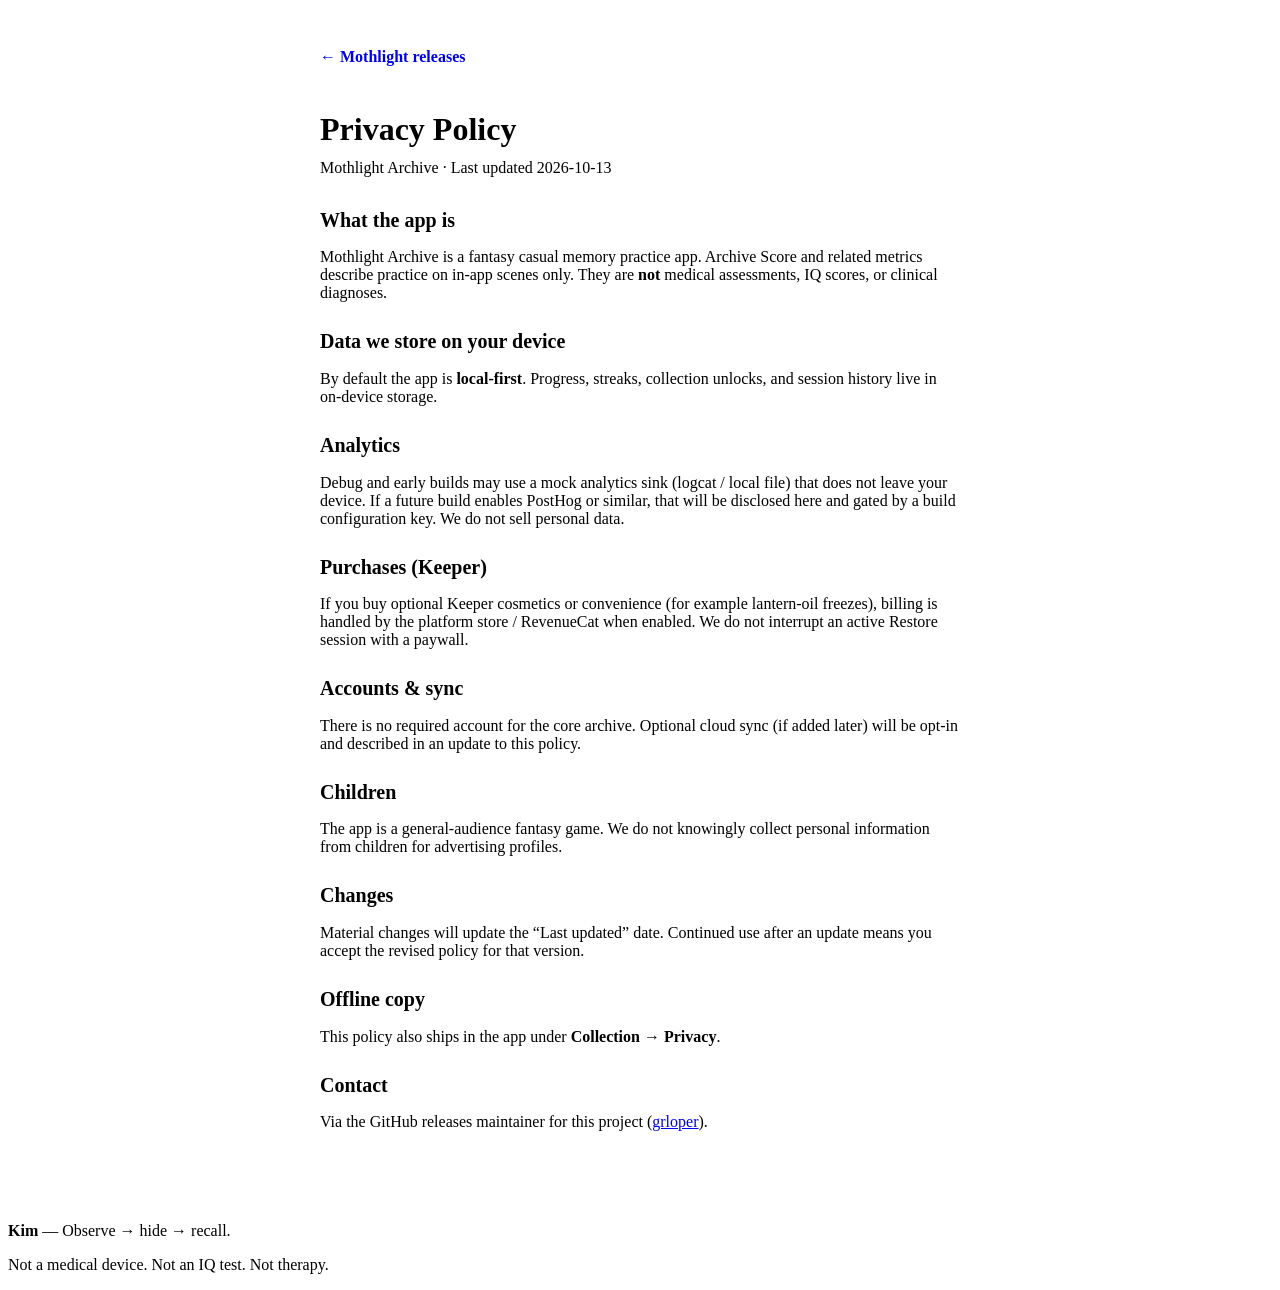
==== privacy/index.html @ f12e778f "fix: serve privacy policy on GitHub Pages (not jsDelivr) jsDelivr returns text/plain for HTML. Self-" ====
<!doctype html>
<html lang="en">
  <head>
    <meta charset="UTF-8" />
    <meta name="viewport" content="width=device-width, initial-scale=1" />
    <title>Privacy Policy — Mothlight Archive</title>
    <meta
      name="description"
      content="Privacy policy for Mothlight Archive. Local-first memory practice. Not a medical device."
    />
    <link rel="icon" href="favicon.svg" type="image/svg+xml" />
    <link rel="preconnect" href="https://fonts.googleapis.com" />
    <link rel="preconnect" href="https://fonts.gstatic.com" crossorigin />
    <link
      href="https://fonts.googleapis.com/css2?family=Fraunces:opsz,wght@9..144,600;9..144,700&family=IBM+Plex+Sans:wght@400;500;600&display=swap"
      rel="stylesheet"
    />
    <link rel="stylesheet" href="styles.css" />
    <style>
      .policy {
        max-width: 40rem;
        margin: 0 auto;
        padding: 2.5rem 1.25rem 4rem;
      }
      .policy h1 {
        margin-bottom: 0.25rem;
      }
      .policy .meta {
        color: var(--graphite);
        margin-bottom: 2rem;
      }
      .policy h2 {
        margin-top: 1.75rem;
        font-size: 1.25rem;
      }
      .policy p {
        margin: 0.65rem 0;
      }
      .back {
        display: inline-block;
        margin-bottom: 1.5rem;
        font-weight: 600;
        text-decoration: none;
      }
    </style>
  </head>
  <body>
    <main class="policy">
      <a class="back" href="index.html">← Mothlight releases</a>
      <h1>Privacy Policy</h1>
      <p class="meta">Mothlight Archive · Last updated 2026-10-13</p>

      <h2>What the app is</h2>
      <p>
        Mothlight Archive is a fantasy casual memory practice app. Archive Score and related
        metrics describe practice on in-app scenes only. They are
        <strong>not</strong> medical assessments, IQ scores, or clinical diagnoses.
      </p>

      <h2>Data we store on your device</h2>
      <p>
        By default the app is <strong>local-first</strong>. Progress, streaks, collection
        unlocks, and session history live in on-device storage.
      </p>

      <h2>Analytics</h2>
      <p>
        Debug and early builds may use a mock analytics sink (logcat / local file) that does
        not leave your device. If a future build enables PostHog or similar, that will be
        disclosed here and gated by a build configuration key. We do not sell personal data.
      </p>

      <h2>Purchases (Keeper)</h2>
      <p>
        If you buy optional Keeper cosmetics or convenience (for example lantern-oil freezes),
        billing is handled by the platform store / RevenueCat when enabled. We do not interrupt
        an active Restore session with a paywall.
      </p>

      <h2>Accounts &amp; sync</h2>
      <p>
        There is no required account for the core archive. Optional cloud sync (if added later)
        will be opt-in and described in an update to this policy.
      </p>

      <h2>Children</h2>
      <p>
        The app is a general-audience fantasy game. We do not knowingly collect personal
        information from children for advertising profiles.
      </p>

      <h2>Changes</h2>
      <p>
        Material changes will update the “Last updated” date. Continued use after an update
        means you accept the revised policy for that version.
      </p>

      <h2>Offline copy</h2>
      <p>This policy also ships in the app under <strong>Collection → Privacy</strong>.</p>

      <h2>Contact</h2>
      <p>
        Via the GitHub releases maintainer for this project
        (<a href="https://github.com/grloper">grloper</a>).
      </p>
    </main>
    <footer>
      <p><strong>Kim</strong> — Observe → hide → recall.</p>
      <p class="fine">Not a medical device. Not an IQ test. Not therapy.</p>
    </footer>
  </body>
</html>
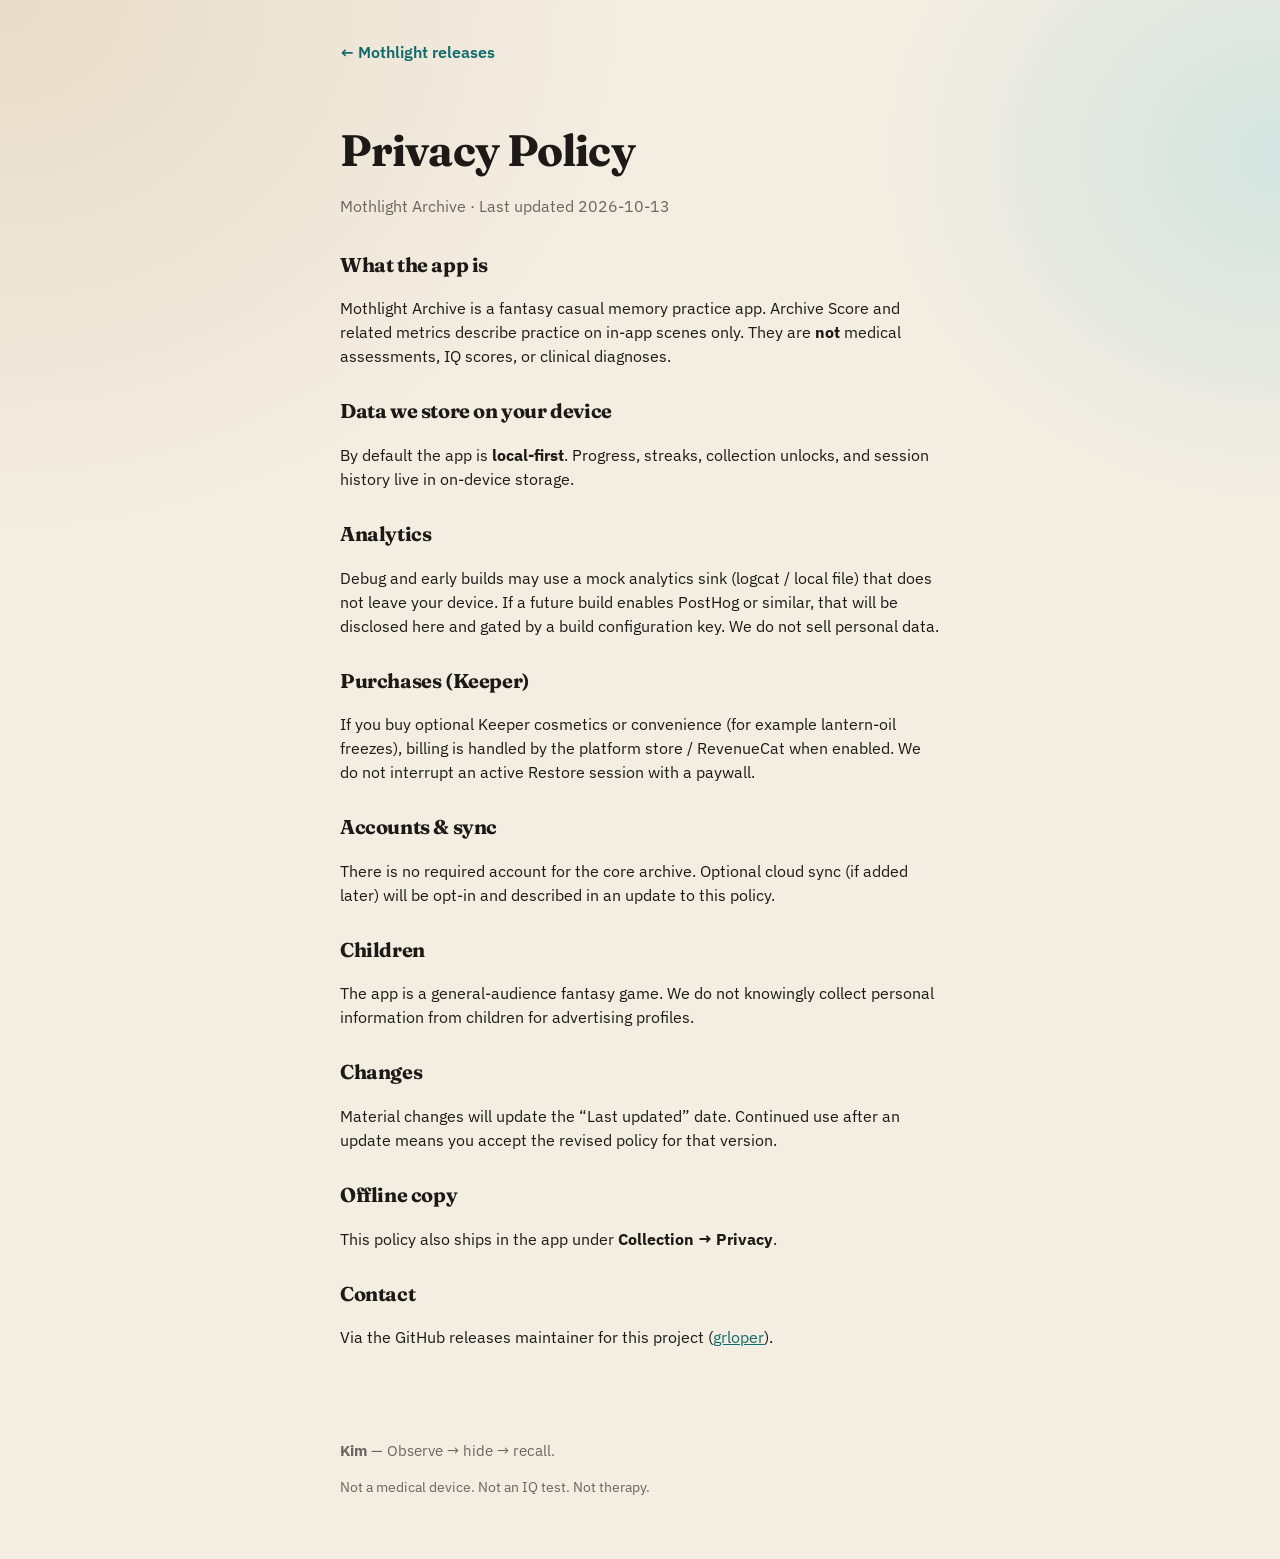
==== commit f0900043: "fix: sync privacy/index.html self-contained policy page" ====
--- a/privacy/index.html
+++ b/privacy/index.html
@@ -8,15 +8,45 @@
       name="description"
       content="Privacy policy for Mothlight Archive. Local-first memory practice. Not a medical device."
     />
-    <link rel="icon" href="favicon.svg" type="image/svg+xml" />
+    <link rel="icon" href="../favicon.svg" type="image/svg+xml" />
     <link rel="preconnect" href="https://fonts.googleapis.com" />
     <link rel="preconnect" href="https://fonts.gstatic.com" crossorigin />
     <link
       href="https://fonts.googleapis.com/css2?family=Fraunces:opsz,wght@9..144,600;9..144,700&family=IBM+Plex+Sans:wght@400;500;600&display=swap"
       rel="stylesheet"
     />
-    <link rel="stylesheet" href="styles.css" />
+    <!-- Self-contained: do not rely on CDN MIME types; Play needs a rendered page. -->
     <style>
+      :root {
+        --ink: #1c1917;
+        --paper: #f3ede2;
+        --teal: #0f6b6b;
+        --graphite: #6b6560;
+        --font-display: "Fraunces", Georgia, serif;
+        --font-ui: "IBM Plex Sans", system-ui, sans-serif;
+      }
+      * {
+        box-sizing: border-box;
+      }
+      body {
+        margin: 0;
+        font-family: var(--font-ui);
+        color: var(--ink);
+        background:
+          radial-gradient(ellipse 100% 70% at 0% 0%, #e8dcc8 0%, transparent 50%),
+          radial-gradient(ellipse 70% 50% at 100% 10%, #d4e4e0 0%, transparent 45%),
+          var(--paper);
+        line-height: 1.5;
+      }
+      h1,
+      h2 {
+        font-family: var(--font-display);
+        font-weight: 700;
+        letter-spacing: -0.02em;
+      }
+      a {
+        color: var(--teal);
+      }
       .policy {
         max-width: 40rem;
         margin: 0 auto;
@@ -24,6 +54,7 @@
       }
       .policy h1 {
         margin-bottom: 0.25rem;
+        font-size: clamp(2rem, 6vw, 2.75rem);
       }
       .policy .meta {
         color: var(--graphite);
@@ -42,11 +73,21 @@
         font-weight: 600;
         text-decoration: none;
       }
+      footer {
+        max-width: 40rem;
+        margin: 0 auto;
+        padding: 0 1.25rem 3rem;
+        color: var(--graphite);
+        font-size: 0.95rem;
+      }
+      footer .fine {
+        font-size: 0.85rem;
+      }
     </style>
   </head>
   <body>
     <main class="policy">
-      <a class="back" href="index.html">← Mothlight releases</a>
+      <a class="back" href="../">← Mothlight releases</a>
       <h1>Privacy Policy</h1>
       <p class="meta">Mothlight Archive · Last updated 2026-10-13</p>
 
